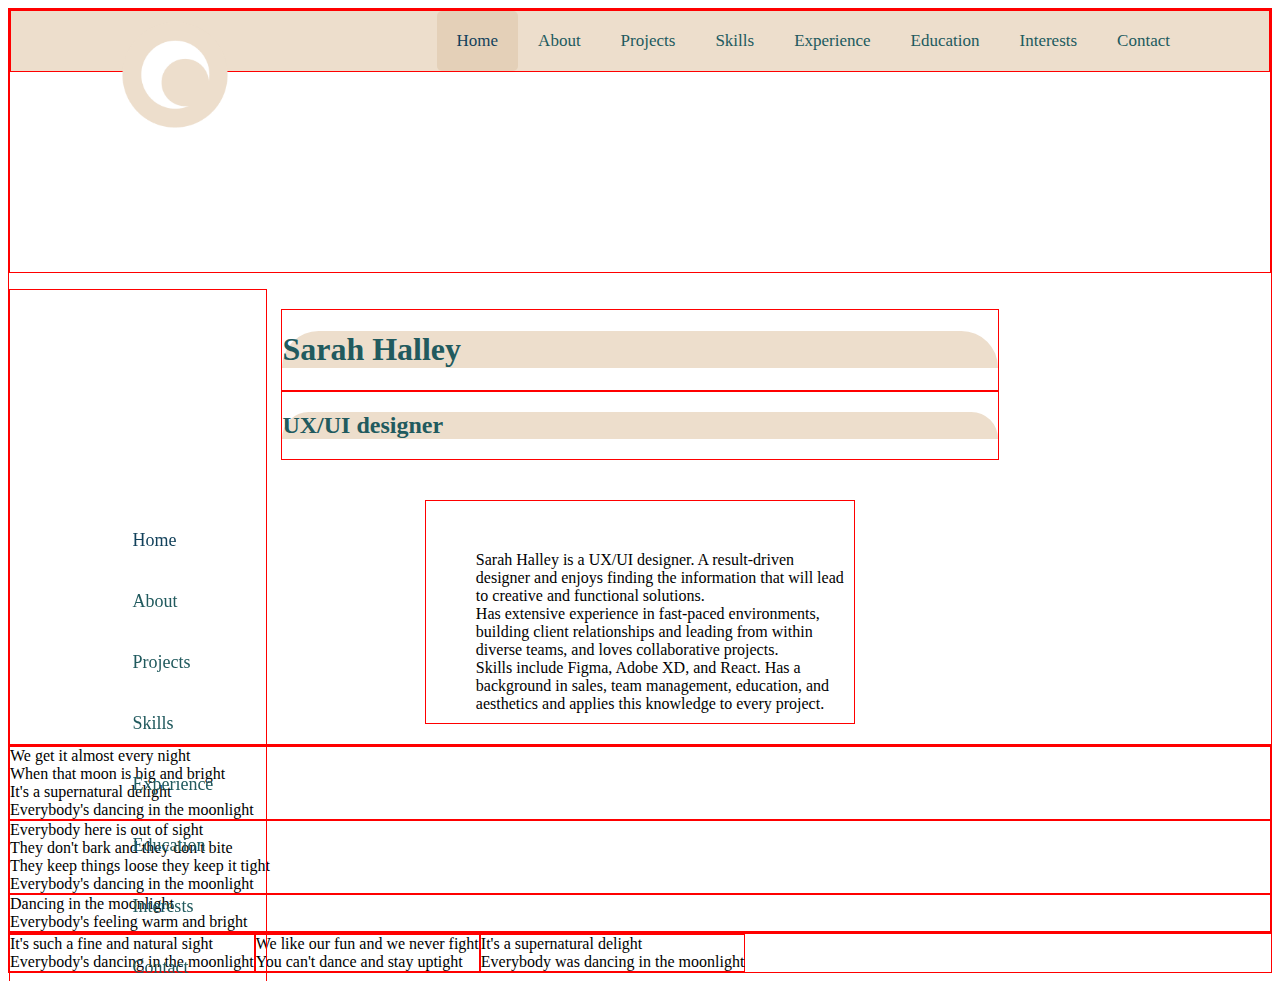
==== home.html @ 1f8568b7 "moved files to new respository" ====
<!DOCTYPE html>
<html lang="en">
  <head>
    <meta charset="UTF-8" />
    <meta http-equiv="X-UA-Compatible" content="IE=edge" />
    <meta name="viewport" content="width=device-width, initial-scale=1.0" />
    <title>Sarah Halley UX/UI Designer</title>
    <link rel="stylesheet" href="css/home.css" />
  </head>
  <body>
    <div class="container">
      <div class="flex topBar">
        <img class="flex_item logo" src="images/Logo no text.png" />
        <div class="flex_item topNav">
          <ul>
            <li class="active">Home</li>
            <li>About</li>
            <li>Projects</li>
            <li>Skills</li>
            <li>Experience</li>
            <li>Education</li>
            <li>Interests</li>
            <li>Contact</li>
          </ul>
        </div>
      </div>

      <div class="sideNav flex_item">
        <ul>
          <li class="active">Home</li>
          <li>About</li>
          <li>Projects</li>
          <li>Skills</li>
          <li>Experience</li>
          <li>Education</li>
          <li>Interests</li>
          <li>Contact</li>
        </ul>
      </div>
      <section class="article home">
        <div id="column" class="flex">
          <h1 class="flex_item home headers">Sarah Halley</h1>
        </div>
        <div id="column" class="flex">
          <h2 class="flex_item home headers">UX/UI designer</h2>
        </div>
      </section>
        <section class="article about">
          <div class="flex_item bodyText about">
            Sarah Halley is a UX/UI designer. A result-driven designer and
            enjoys finding the information that will lead to creative and
            functional solutions. <br />
            Has extensive experience in fast-paced environments, building client
            relationships and leading from within diverse teams, and loves
            collaborative projects. <br />
            Skills include Figma, Adobe XD, and React. Has a background in
            sales, team management, education, and aesthetics and applies this
            knowledge to every project.
          </div>
        </section>
      </div>
      <div id="column" class="flex">
        <div class="flex_item">
          We get it almost every night <br />When that moon is big and bright
          <br />It's a supernatural delight <br />Everybody's dancing in the
          moonlight
        </div>
        <div class="flex_item">
          Everybody here is out of sight <br />They don't bark and they don't
          bite
          <br />
          They keep things loose they keep it tight <br />Everybody's dancing in
          the moonlight
        </div>
        <div class="flex_item">
          Dancing in the moonlight <br />Everybody's feeling warm and bright
        </div>
      </div>
      <div id="row" class="flex">
        <div class="flex_item">
          It's such a fine and natural sight <br />Everybody's dancing in the
          moonlight
        </div>
        <div class="flex_item">
          We like our fun and we never fight <br />You can't dance and stay
          uptight
        </div>
        <div class="flex_item">
          It's a supernatural delight <br />Everybody was dancing in the
          moonlight
        </div>
      </div>
    </div>
  </body>
</html>
---- css/home.css ----
:root {
  --primary-color: #eddecc;
  --secondary-color: #215a5e;
  --primary-color-active: #e4d0b8;
  --secondary-color-active: #12415b;
  --white: rgb(245, 245, 245);
  --black: rgb(35, 35, 35);
}
div {
  border: solid 1px red;
}

.flex {
  display: flex;
  inline-size: overflow-wrap;
}
.container {
  padding: 0;
  margin: 0;
}
.topBar {
  padding: 0 0 200px 0;
  margin: 0;
  margin: 0 0 1em 0;
  z-index: 2; /* Stay on top */
}
.logo {
  scale: 70%;
  position: relative;
}
.topNav {
  width: 100%;
  float: left;
  padding: 0;
  background-color: var(--primary-color);
  overflow: hidden;
  position: relative;
}
.topNav ul {
  list-style: none;
  max-width: 1100px;
  margin: 0 auto;
  padding: 0;
  display: flex;
  justify-content: flex-end;
}

/* Style the links inside the navigation bar */
.topNav li {
  float: right;
  color: var(--secondary-color);
  text-align: center;
  padding: 20px;
  text-decoration: none;
  font-size: 17px;
  margin-right: 0px;
  border-radius: 5px;
}

/* Change the color of links on hover */
.topNav li:hover {
  background-color: var(--primary-color-active);
  color: var(--secondary-color-active);
  border-radius: 5px;
}

/* Add a color to the active/current link */
.topNav li.active {
  background-color: var(--primary-color-active);
  color: var(--secondary-color-active);
  border-radius: 5px;
}

section {
  margin-left: 20%;
  margin-right: 20%;
  padding: 20px;
}
section .home {
  border-radius: 500px 500px 5px 5px;
  background-color: var(--primary-color);
}
section .headers {
  color: var(--secondary-color);
}
section .bodyText {
  margin-left: 20%;
  margin-right: 20%;
  padding: 50px 10px 10px 50px;
}

.flex {
  display: flex;
  inline-size: overflow-wrap;
}
.body {
  padding: 0;
  margin: 0;
}
.topNav {
  padding: 0;
  margin: 0;
}
.logo {
  position: absolute;
  scale: 70%;
  top: 0;
  left: 100px;
  z-index: 1; /* Stay on top */
}
.sideNav {
  width: 20%;
  height: auto;
  position: fixed;
  margin-top: 0;
  margin-left: 0;
  overflow-x: hidden;
  padding-top: 200px;
}
.sideNav ul {
  list-style: none;
  max-width: 20%;
  margin: 0 auto;
  padding: 20px;
  display: list-item;
}

/* Style the links inside the navigation bar */
.sideNav li {
  float: left;
  color: var(--secondary-color);
  text-align: left;
  padding: 20px;
  text-decoration: none;
  font-size: 18px;
}

/* Change the color of links on hover */
.sideNav li:hover {
  background-color: var(--primary-color);
  color: var(--secondary-color-active);
  border-radius: 5px;
}

/* Add a color to the active/current link */
.sideNav li.active {
  color: var(--secondary-color-active);
  border-radius: 5px;
}

#column {
  flex-direction: column;
}
#row {
  flex-direction: row;
}
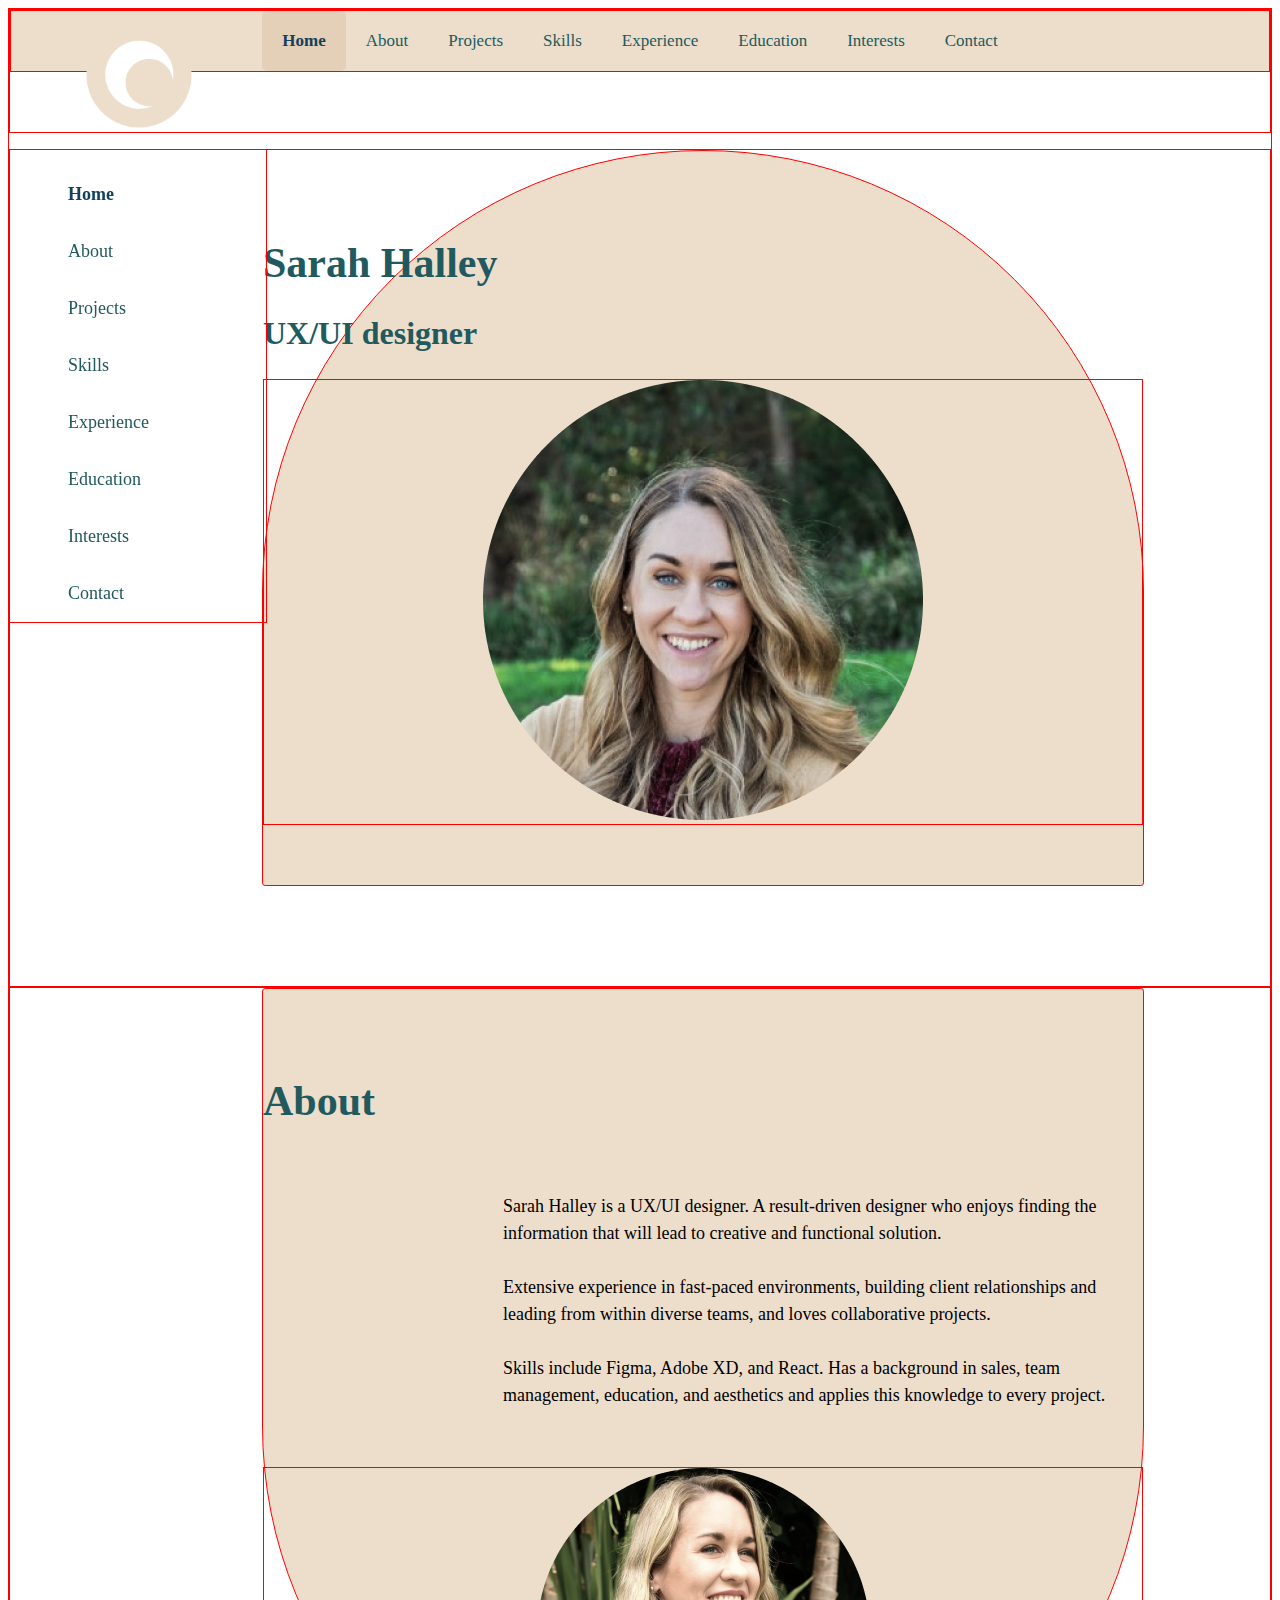
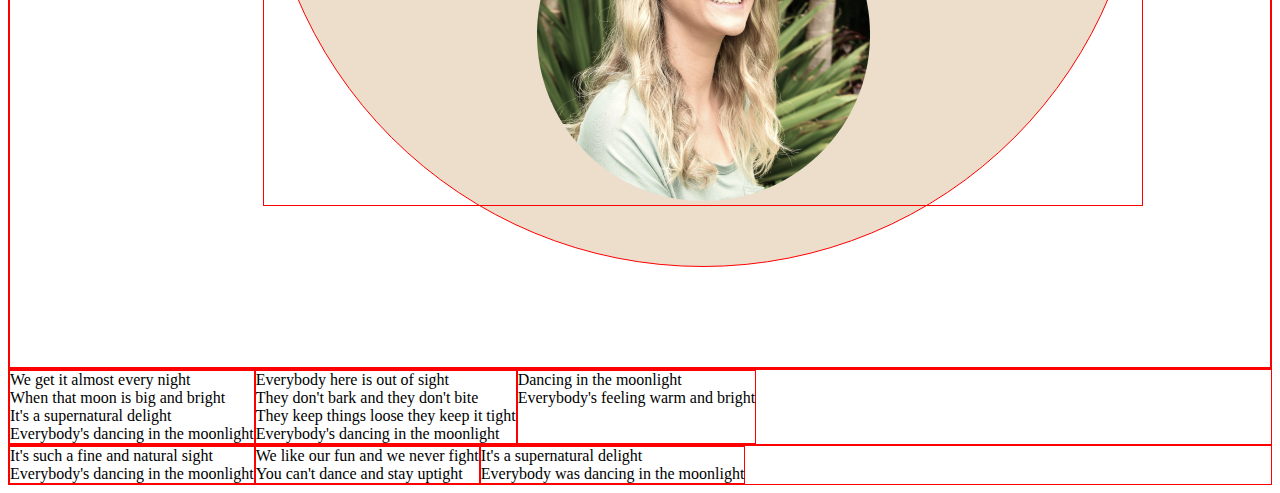
==== commit 27ab06f8: "hover animation/increased section width/code tidy" ====
--- a/home.html
+++ b/home.html
@@ -37,58 +37,70 @@
           <li>Contact</li>
         </ul>
       </div>
-      <section class="article home">
-        <div id="column" class="flex">
-          <h1 class="flex_item home headers">Sarah Halley</h1>
-        </div>
-        <div id="column" class="flex">
-          <h2 class="flex_item home headers">UX/UI designer</h2>
-        </div>
-      </section>
-        <section class="article about">
-          <div class="flex_item bodyText about">
-            Sarah Halley is a UX/UI designer. A result-driven designer and
-            enjoys finding the information that will lead to creative and
-            functional solutions. <br />
-            Has extensive experience in fast-paced environments, building client
-            relationships and leading from within diverse teams, and loves
-            collaborative projects. <br />
-            Skills include Figma, Adobe XD, and React. Has a background in
-            sales, team management, education, and aesthetics and applies this
-            knowledge to every project.
+      <div class="column">
+        <section class="home flex_item">
+          <div class="column archTop">
+            <h1 class="flex_item home">Sarah Halley</h1>
+            <h2 class="flex_item home">UX/UI designer</h2>
+            <div class="center">
+              <img class="hero" src="images/IMG_4384_edited 1.png" />
+            </div>
           </div>
         </section>
       </div>
-      <div id="column" class="flex">
-        <div class="flex_item">
-          We get it almost every night <br />When that moon is big and bright
-          <br />It's a supernatural delight <br />Everybody's dancing in the
-          moonlight
-        </div>
-        <div class="flex_item">
-          Everybody here is out of sight <br />They don't bark and they don't
-          bite
-          <br />
-          They keep things loose they keep it tight <br />Everybody's dancing in
-          the moonlight
-        </div>
-        <div class="flex_item">
-          Dancing in the moonlight <br />Everybody's feeling warm and bright
-        </div>
+      <div class="column">
+        <section class="about flex_item">
+          <div class="column archBottom">
+            <h1>About</h1>
+            <p class="flex_item bodyText about">
+              Sarah Halley is a UX/UI designer. A result-driven designer who
+              enjoys finding the information that will lead to creative and
+              functional solution. <br />
+              <br />
+              Extensive experience in fast-paced environments, building client
+              relationships and leading from within diverse teams, and loves
+              collaborative projects. <br />
+              <br />
+              Skills include Figma, Adobe XD, and React. Has a background in
+              sales, team management, education, and aesthetics and applies this
+              knowledge to every project.
+            </p>
+
+            <div class="center">
+              <img class="hero" src="images/IMG_3276_edited 1.png" />
+            </div>
+          </div>
+        </section>
       </div>
-      <div id="row" class="flex">
-        <div class="flex_item">
-          It's such a fine and natural sight <br />Everybody's dancing in the
-          moonlight
-        </div>
-        <div class="flex_item">
-          We like our fun and we never fight <br />You can't dance and stay
-          uptight
-        </div>
-        <div class="flex_item">
-          It's a supernatural delight <br />Everybody was dancing in the
-          moonlight
-        </div>
+    </div>
+
+    <div id="column" class="flex">
+      <div class="flex_item">
+        We get it almost every night <br />When that moon is big and bright
+        <br />It's a supernatural delight <br />Everybody's dancing in the
+        moonlight
+      </div>
+      <div class="flex_item">
+        Everybody here is out of sight <br />They don't bark and they don't bite
+        <br />
+        They keep things loose they keep it tight <br />Everybody's dancing in
+        the moonlight
+      </div>
+      <div class="flex_item">
+        Dancing in the moonlight <br />Everybody's feeling warm and bright
+      </div>
+    </div>
+    <div id="row" class="flex">
+      <div class="flex_item">
+        It's such a fine and natural sight <br />Everybody's dancing in the
+        moonlight
+      </div>
+      <div class="flex_item">
+        We like our fun and we never fight <br />You can't dance and stay
+        uptight
+      </div>
+      <div class="flex_item">
+        It's a supernatural delight <br />Everybody was dancing in the moonlight
       </div>
     </div>
   </body>
--- a/css/home.css
+++ b/css/home.css
@@ -3,9 +3,12 @@
   --secondary-color: #215a5e;
   --primary-color-active: #e4d0b8;
   --secondary-color-active: #12415b;
+  --primary-color-hover: #e4d0b849;
+  --secondary-color-hover: #0a3247;
   --white: rgb(245, 245, 245);
   --black: rgb(35, 35, 35);
 }
+
 div {
   border: solid 1px red;
 }
@@ -14,38 +17,39 @@
   display: flex;
   inline-size: overflow-wrap;
 }
-.container {
-  padding: 0;
-  margin: 0;
-}
+
 .topBar {
-  padding: 0 0 200px 0;
+  padding: 0 0 60px 0;
   margin: 0;
   margin: 0 0 1em 0;
-  z-index: 2; /* Stay on top */
+  z-index: 2;
 }
+
 .logo {
+  position: absolute;
   scale: 70%;
+  top: 0;
+  left: 5%;
+  z-index: 1;
+}
+
+.topNav {
+  width: 100%;
+  padding: 0;
+  background-color: var(--primary-color);
+  overflow-y: hidden;
   position: relative;
 }
-.topNav {
-  width: 100%;
-  float: left;
-  padding: 0;
-  background-color: var(--primary-color);
-  overflow: hidden;
-  position: relative;
-}
+
 .topNav ul {
   list-style: none;
   max-width: 1100px;
   margin: 0 auto;
   padding: 0;
   display: flex;
-  justify-content: flex-end;
+  justify-content: center;
 }
 
-/* Style the links inside the navigation bar */
 .topNav li {
   float: right;
   color: var(--secondary-color);
@@ -57,57 +61,29 @@
   border-radius: 5px;
 }
 
-/* Change the color of links on hover */
 .topNav li:hover {
-  background-color: var(--primary-color-active);
-  color: var(--secondary-color-active);
+  background-color: var(--primary-color-hover);
+  color: var(--secondary-color-hover);
   border-radius: 5px;
 }
 
-/* Add a color to the active/current link */
 .topNav li.active {
   background-color: var(--primary-color-active);
   color: var(--secondary-color-active);
   border-radius: 5px;
-}
-
-section {
-  margin-left: 20%;
-  margin-right: 20%;
-  padding: 20px;
-}
-section .home {
-  border-radius: 500px 500px 5px 5px;
-  background-color: var(--primary-color);
-}
-section .headers {
-  color: var(--secondary-color);
-}
-section .bodyText {
-  margin-left: 20%;
-  margin-right: 20%;
-  padding: 50px 10px 10px 50px;
+  font-weight: 600;
 }
 
 .flex {
   display: flex;
   inline-size: overflow-wrap;
 }
+
 .body {
   padding: 0;
   margin: 0;
 }
-.topNav {
-  padding: 0;
-  margin: 0;
-}
-.logo {
-  position: absolute;
-  scale: 70%;
-  top: 0;
-  left: 100px;
-  z-index: 1; /* Stay on top */
-}
+
 .sideNav {
   width: 20%;
   height: auto;
@@ -115,42 +91,83 @@
   margin-top: 0;
   margin-left: 0;
   overflow-x: hidden;
-  padding-top: 200px;
+  vertical-align: middle;
 }
 .sideNav ul {
   list-style: none;
   max-width: 20%;
-  margin: 0 auto;
-  padding: 20px;
   display: list-item;
 }
 
-/* Style the links inside the navigation bar */
 .sideNav li {
   float: left;
   color: var(--secondary-color);
   text-align: left;
-  padding: 20px;
+  padding: 18px;
   text-decoration: none;
   font-size: 18px;
 }
 
-/* Change the color of links on hover */
 .sideNav li:hover {
-  background-color: var(--primary-color);
+  background-color: var(--primary-color-hover);
   color: var(--secondary-color-active);
   border-radius: 5px;
 }
 
-/* Add a color to the active/current link */
 .sideNav li.active {
   color: var(--secondary-color-active);
   border-radius: 5px;
+  font-weight: 600;
+}
+h1,
+h2,
+h3,
+h4 {
+  color: var(--secondary-color);
+}
+h1 {
+  font-size: 42px;
+}
+h2 {
+  font-size: 32px;
+}
+h3 {
+  font-size: 24px;
+}
+h4 {
+  font-size: 18px;
+}
+p {
+  font-size: 18px;
+  line-height: 1.5;
+}
+section {
+  margin-left: 20%;
+  margin-right: 10%;
+  margin-bottom: 100px;
+  max-width: 1200px;
+}
+.archTop {
+  padding: 60px 0 60px 0;
+  border-radius: 700px 700px 5px 5px;
+  background-color: var(--primary-color);
+}
+.archBottom {
+  padding: 60px 0 60px 0;
+  border-radius: 5px 5px 700px 700px;
+  background-color: var(--primary-color);
 }
 
-#column {
-  flex-direction: column;
+section .bodyText {
+  margin-left: 25%;
+  padding: 40px 20px 40px 20px;
 }
-#row {
-  flex-direction: row;
+img .hero {
+  display: block;
+  margin-left: auto;
+  margin-right: auto;
+  width: 50%;
 }
+.center {
+  text-align: center;
+}
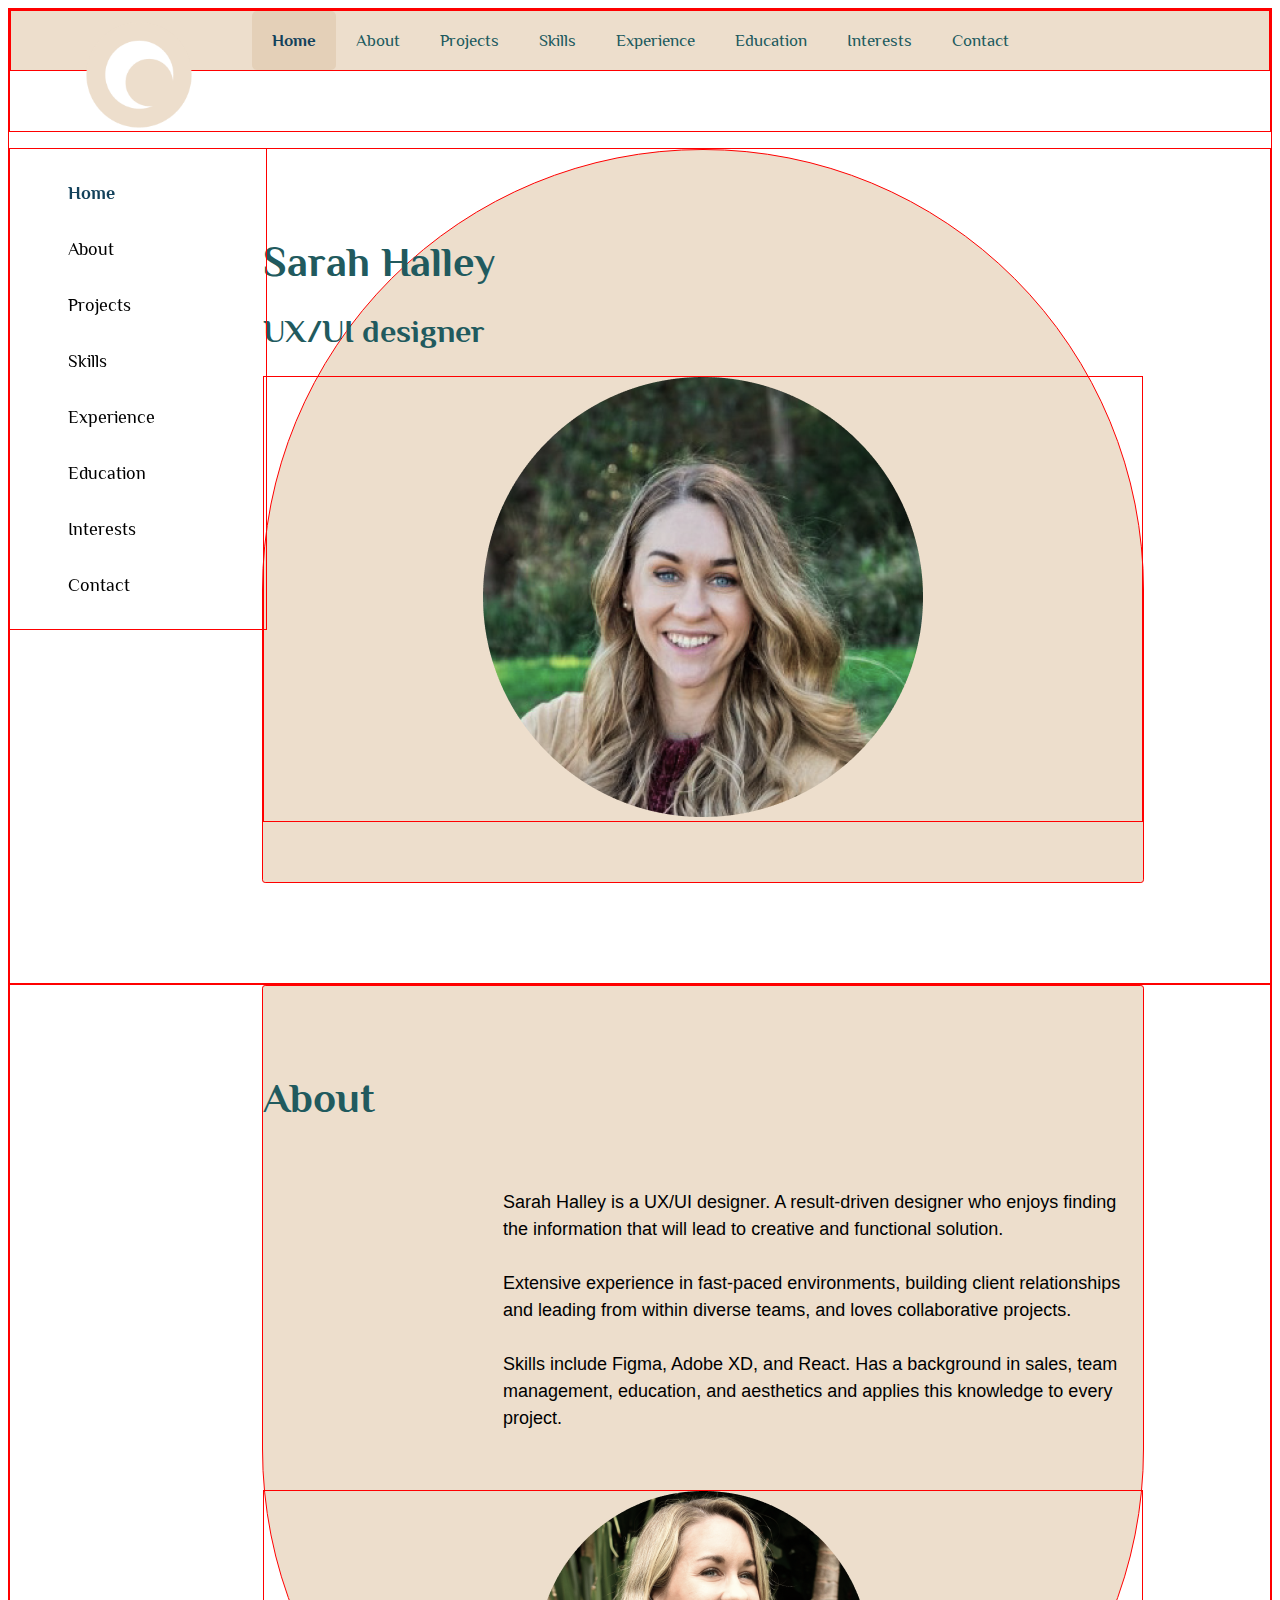
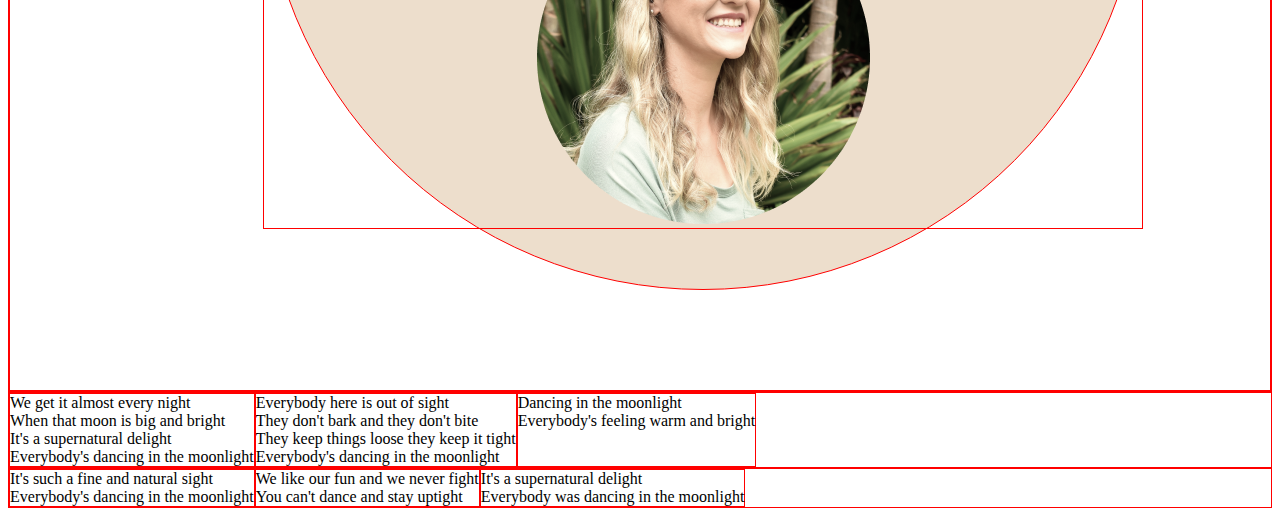
==== commit aeb512a5: "fonts" ====
--- a/home.html
+++ b/home.html
@@ -6,6 +6,12 @@
     <meta name="viewport" content="width=device-width, initial-scale=1.0" />
     <title>Sarah Halley UX/UI Designer</title>
     <link rel="stylesheet" href="css/home.css" />
+    <link rel="preconnect" href="https://fonts.googleapis.com" />
+    <link rel="preconnect" href="https://fonts.gstatic.com" crossorigin />
+    <link
+      href="https://fonts.googleapis.com/css2?family=Philosopher:ital,wght@0,400;0,700;1,400;1,700&display=swap"
+      rel="stylesheet"
+    />
   </head>
   <body>
     <div class="container">
--- a/css/home.css
+++ b/css/home.css
@@ -59,6 +59,7 @@
   font-size: 17px;
   margin-right: 0px;
   border-radius: 5px;
+  font-family: "Philosopher", sans-serif;
 }
 
 .topNav li:hover {
@@ -92,6 +93,7 @@
   margin-left: 0;
   overflow-x: hidden;
   vertical-align: middle;
+  font-family: "Philosopher", sans-serif;
 }
 .sideNav ul {
   list-style: none;
@@ -100,7 +102,7 @@
 }
 
 .sideNav li {
-  float: left;
+  float:inherit
   color: var(--secondary-color);
   text-align: left;
   padding: 18px;
@@ -124,6 +126,7 @@
 h3,
 h4 {
   color: var(--secondary-color);
+  font-family: "Philosopher", sans-serif;
 }
 h1 {
   font-size: 42px;
@@ -140,6 +143,7 @@
 p {
   font-size: 18px;
   line-height: 1.5;
+  font-family: "Segoe UI", Tahoma, Geneva, Verdana, sans-serif;
 }
 section {
   margin-left: 20%;
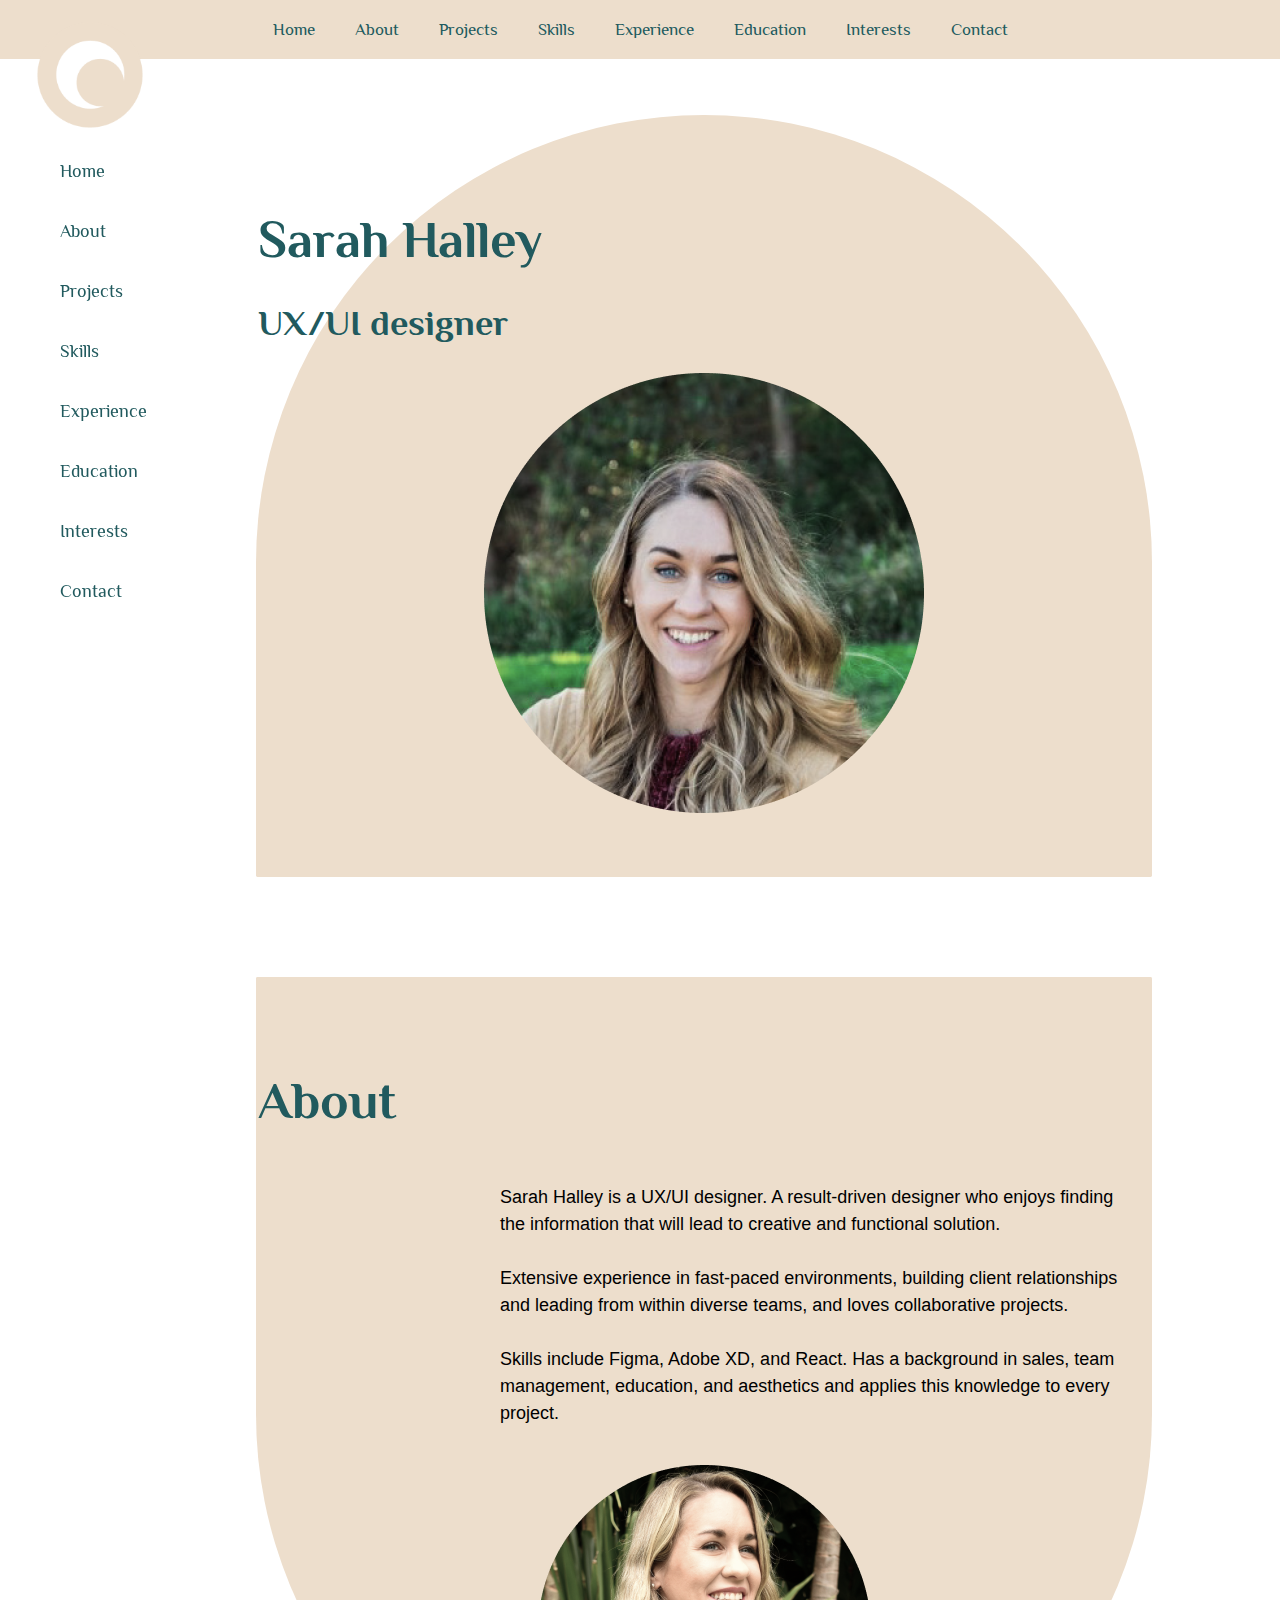
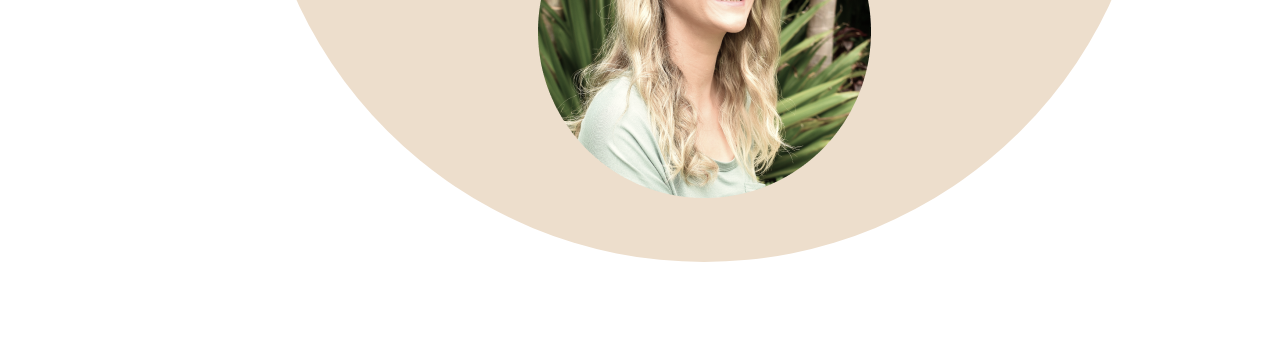
==== commit 0eb399e8: "relinking css" ====
--- a/home.html
+++ b/home.html
@@ -5,7 +5,7 @@
     <meta http-equiv="X-UA-Compatible" content="IE=edge" />
     <meta name="viewport" content="width=device-width, initial-scale=1.0" />
     <title>Sarah Halley UX/UI Designer</title>
-    <link rel="stylesheet" href="css/home.css" />
+    <link rel="stylesheet" href="css/styles.css" />
     <link rel="preconnect" href="https://fonts.googleapis.com" />
     <link rel="preconnect" href="https://fonts.gstatic.com" crossorigin />
     <link
@@ -15,32 +15,36 @@
   </head>
   <body>
     <div class="container">
+      <img class="flex_item logo" src="images/Logo no text.png" />
       <div class="flex topBar">
-        <img class="flex_item logo" src="images/Logo no text.png" />
-        <div class="flex_item topNav">
+        <div id="homeLink" class="flex_item topNav">
           <ul>
-            <li class="active">Home</li>
-            <li>About</li>
-            <li>Projects</li>
-            <li>Skills</li>
-            <li>Experience</li>
-            <li>Education</li>
-            <li>Interests</li>
-            <li>Contact</li>
+            <li>
+              <a href="/home.html" class="active">Home</a>
+            </li>
+            <li><a href="#aboutLink">About</a></li>
+            <li><a href="/project.html">Projects</a></li>
+            <li><a href="/skills.html">Skills</a></li>
+            <li><a href="#">Experience</a></li>
+            <li><a href="#">Education</a></li>
+            <li><a href="#">Interests</a></li>
+            <li><a href="#">Contact</a></li>
           </ul>
         </div>
       </div>
 
       <div class="sideNav flex_item">
         <ul>
-          <li class="active">Home</li>
-          <li>About</li>
-          <li>Projects</li>
-          <li>Skills</li>
-          <li>Experience</li>
-          <li>Education</li>
-          <li>Interests</li>
-          <li>Contact</li>
+          <li>
+            <a href="/home.html" class="active">Home</a>
+          </li>
+          <li><a href="#aboutLink">About</a></li>
+          <li><a href="/project.html">Projects</a></li>
+          <li><a href="/skills.html">Skills</a></li>
+          <li><a href="#">Experience</a></li>
+          <li><a href="#">Education</a></li>
+          <li><a href="#">Interests</a></li>
+          <li><a href="#">Contact</a></li>
         </ul>
       </div>
       <div class="column">
@@ -55,7 +59,7 @@
         </section>
       </div>
       <div class="column">
-        <section class="about flex_item">
+        <section id="aboutLink" class="about flex_item">
           <div class="column archBottom">
             <h1>About</h1>
             <p class="flex_item bodyText about">
@@ -79,35 +83,5 @@
         </section>
       </div>
     </div>
-
-    <div id="column" class="flex">
-      <div class="flex_item">
-        We get it almost every night <br />When that moon is big and bright
-        <br />It's a supernatural delight <br />Everybody's dancing in the
-        moonlight
-      </div>
-      <div class="flex_item">
-        Everybody here is out of sight <br />They don't bark and they don't bite
-        <br />
-        They keep things loose they keep it tight <br />Everybody's dancing in
-        the moonlight
-      </div>
-      <div class="flex_item">
-        Dancing in the moonlight <br />Everybody's feeling warm and bright
-      </div>
-    </div>
-    <div id="row" class="flex">
-      <div class="flex_item">
-        It's such a fine and natural sight <br />Everybody's dancing in the
-        moonlight
-      </div>
-      <div class="flex_item">
-        We like our fun and we never fight <br />You can't dance and stay
-        uptight
-      </div>
-      <div class="flex_item">
-        It's a supernatural delight <br />Everybody was dancing in the moonlight
-      </div>
-    </div>
   </body>
 </html>
--- a/css/styles.css
+++ b/css/styles.css
@@ -0,0 +1,235 @@
+:root {
+  --primary-color: #eddecc;
+  --secondary-color: #215a5e;
+  --primary-color-active: #d3c2ad;
+  --secondary-color-active: #12415b;
+  --primary-color-hover: #e4d0b885;
+  --secondary-color-hover: #0a3247;
+  --white: rgb(245, 245, 245);
+  --black: rgb(35, 35, 35);
+}
+body {
+  margin: 0px;
+  padding: 0px;
+}
+/*div {
+  border: solid 1px red;
+}
+section {
+  border: solid 1px red;
+}*/
+section {
+  margin-left: 20%;
+  margin-right: 10%;
+  margin-bottom: 100px;
+  max-width: 1000px;
+  align-items: center;
+}
+section .bodyHeader {
+  width: 200px;
+}
+
+.flex {
+  display: flex;
+  inline-size: overflow-wrap;
+}
+
+.topBar {
+  padding: 0 0 40px 0;
+  margin: 0;
+  margin: 0 0 1em 0;
+  z-index: 2;
+  display: block;
+}
+
+.logo {
+  position: fixed;
+  scale: 70%;
+  top: 0;
+  left: 15px;
+  z-index: 1;
+}
+
+.topNav {
+  width: 100%;
+  padding: 0;
+  background-color: var(--primary-color);
+  overflow-y: hidden;
+  position: relative;
+}
+
+.topNav ul {
+  list-style: none;
+  max-width: 1100px;
+  margin: 0 auto;
+  padding: 0;
+  display: flex;
+  justify-content: center;
+}
+
+.topNav li {
+  float: right;
+  color: var(--secondary-color);
+  text-align: center;
+  padding: 20px;
+  text-decoration: none;
+  font-size: 17px;
+  margin-right: 0px;
+  border-radius: 5px;
+  font-family: "Philosopher", sans-serif;
+}
+
+.topNav li:hover {
+  background-color: var(--primary-color-hover);
+  color: var(--secondary-color-hover);
+  border-radius: 5px;
+}
+
+.topNav li.active {
+  background-color: var(--primary-color-active);
+  color: var(--secondary-color-active);
+  border-radius: 5px;
+  font-weight: bold;
+}
+
+.flex {
+  display: flex;
+  inline-size: overflow-wrap;
+}
+
+.sideNav {
+  width: 18%;
+  height: auto;
+  position: fixed;
+  margin-top: 0;
+  margin-left: 0;
+  overflow-x: hidden;
+  vertical-align: middle;
+  font-family: "Philosopher", sans-serif;
+}
+.sideNav ul {
+  list-style: none;
+  max-width: 18%;
+  display: list-item;
+  padding-top: 10px;
+}
+
+.sideNav li {
+  float: left;
+  color: var(--secondary-color);
+  text-align: center;
+  padding: 20px;
+  left: 5% auto;
+  text-decoration: none;
+  font-size: 18px;
+}
+
+.sideNav li:hover {
+  background-color: var(--primary-color-hover);
+  color: var(--secondary-color-active);
+  border-radius: 5px;
+}
+
+.sideNav li.active {
+  color: var(--secondary-color-active);
+  border-radius: 5px;
+  font-weight: 600;
+}
+a {
+  color: inherit;
+  text-decoration: inherit;
+}
+h1,
+h2,
+h3,
+h4 {
+  color: var(--secondary-color);
+  font-family: "Philosopher", sans-serif;
+  padding-left: 2px;
+}
+h1 {
+  font-size: 52px;
+}
+h2 {
+  font-size: 36px;
+}
+h3 {
+  font-size: 24px;
+}
+h4 {
+  font-size: 18px;
+}
+p {
+  font-size: 18px;
+  line-height: 1.5;
+  font-family: "Segoe UI", Tahoma, Geneva, Verdana, sans-serif;
+}
+
+.archTop {
+  padding: 60px 0 60px 0;
+  border-radius: 1500px 1500px 5px 5px;
+  background-color: var(--primary-color);
+  min-height: 350px;
+}
+.archBottom {
+  padding: 60px 0 60px 0;
+  border-radius: 5px 5px 1500px 1500px;
+  background-color: var(--primary-color);
+  min-height: 350px;
+}
+
+section .bodyText {
+  margin-left: 25%;
+  padding: 20px 20px 20px 20px;
+}
+img .hero {
+  display: block;
+  margin-left: auto;
+  margin-right: auto;
+  width: 50%;
+}
+.center {
+  text-align: center;
+}
+
+/* PROJECTS*/
+.projectLinks {
+  width: 100%;
+  padding: 0;
+  overflow-y: hidden;
+  position: relative;
+}
+
+.projectLinks ul {
+  list-style: none;
+  max-width: 1100px;
+  margin: 0 auto;
+  padding: 0;
+  display: flex;
+  justify-content: center;
+}
+
+.projectLinks li {
+  float: right;
+  color: var(--secondary-color);
+  text-align: center;
+  padding: 20px;
+  text-decoration: none;
+  font-size: 17px;
+  margin-right: 0px;
+  border-radius: 5px;
+  font-family: "Philosopher", sans-serif;
+}
+
+.projectLinks li:hover {
+  background-color: var(--primary-color-hover);
+  color: var(--secondary-color-hover);
+  border-radius: 5px;
+}
+
+.topNav li.active {
+  background-color: var(--primary-color-active);
+  color: var(--secondary-color-active);
+  border-radius: 5px;
+  font-weight: bold;
+}
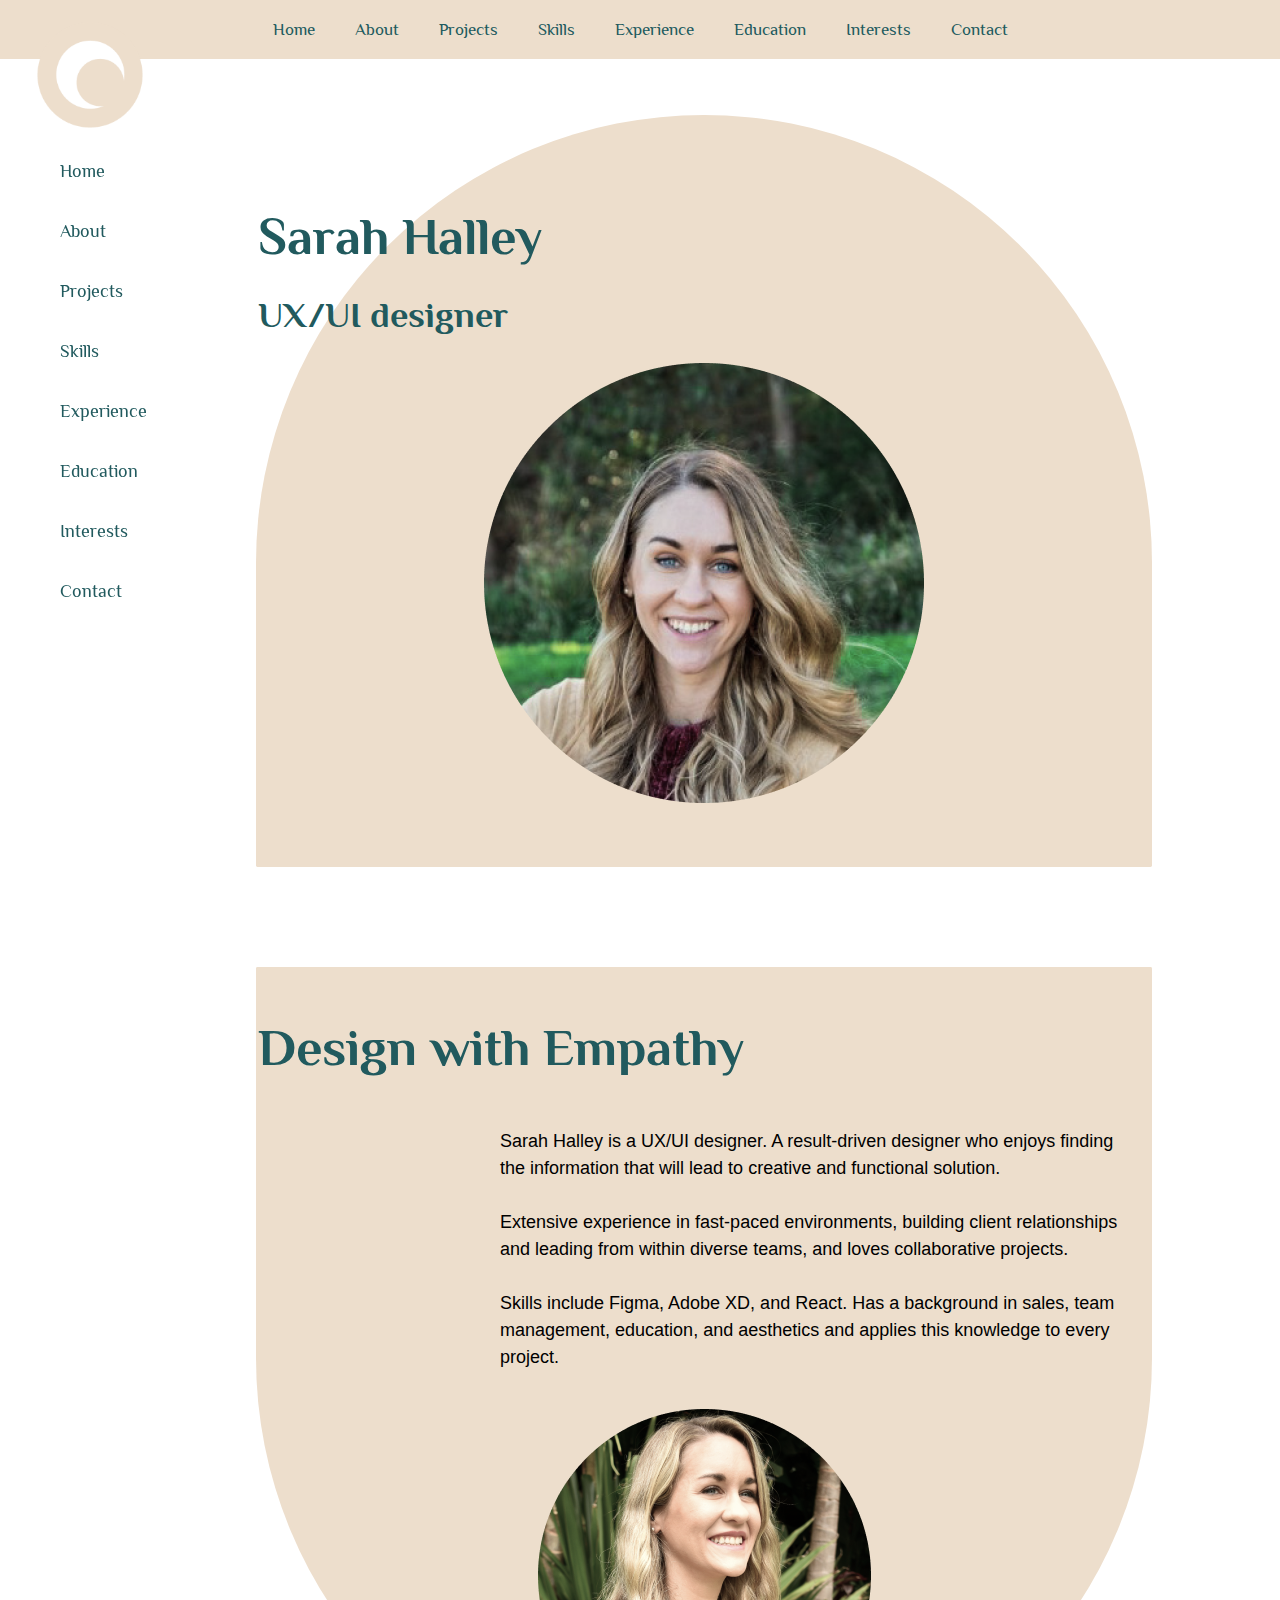
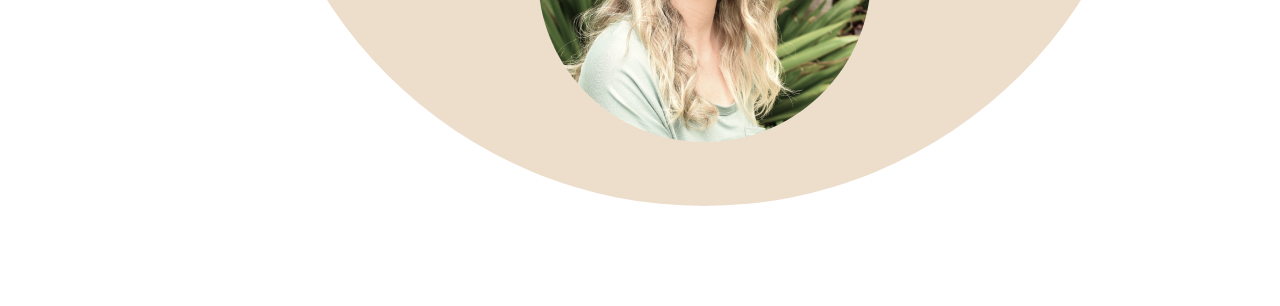
==== commit bf1b5510: "structure reform projects" ====
--- a/home.html
+++ b/home.html
@@ -52,16 +52,18 @@
           <div class="column archTop">
             <h1 class="flex_item home">Sarah Halley</h1>
             <h2 class="flex_item home">UX/UI designer</h2>
-            <div class="center">
+            <div class="homeHero center">
               <img class="hero" src="images/IMG_4384_edited 1.png" />
             </div>
           </div>
         </section>
       </div>
+
       <div class="column">
         <section id="aboutLink" class="about flex_item">
           <div class="column archBottom">
-            <h1>About</h1>
+            <h1>Design with Empathy</h1>
+            <h2></h2>
             <p class="flex_item bodyText about">
               Sarah Halley is a UX/UI designer. A result-driven designer who
               enjoys finding the information that will lead to creative and
--- a/css/styles.css
+++ b/css/styles.css
@@ -4,7 +4,7 @@
   --primary-color-active: #d3c2ad;
   --secondary-color-active: #12415b;
   --primary-color-hover: #e4d0b885;
-  --secondary-color-hover: #0a3247;
+  --secondary-color-hover: #0a32475e;
   --white: rgb(245, 245, 245);
   --black: rgb(35, 35, 35);
 }
@@ -149,15 +149,19 @@
 }
 h1 {
   font-size: 52px;
+  line-height: 1;
 }
 h2 {
   font-size: 36px;
+  line-height: 1;
 }
 h3 {
   font-size: 24px;
+  line-height: 1;
 }
 h4 {
   font-size: 18px;
+  line-height: 1;
 }
 p {
   font-size: 18px;
@@ -166,13 +170,13 @@
 }
 
 .archTop {
-  padding: 60px 0 60px 0;
+  padding: 60px 0 20px 0;
   border-radius: 1500px 1500px 5px 5px;
   background-color: var(--primary-color);
   min-height: 350px;
 }
 .archBottom {
-  padding: 60px 0 60px 0;
+  padding: 20px 0 60px 0;
   border-radius: 5px 5px 1500px 1500px;
   background-color: var(--primary-color);
   min-height: 350px;
@@ -188,6 +192,9 @@
   margin-right: auto;
   width: 50%;
 }
+div .homeHero {
+  padding-bottom: 40px;
+}
 .center {
   text-align: center;
 }
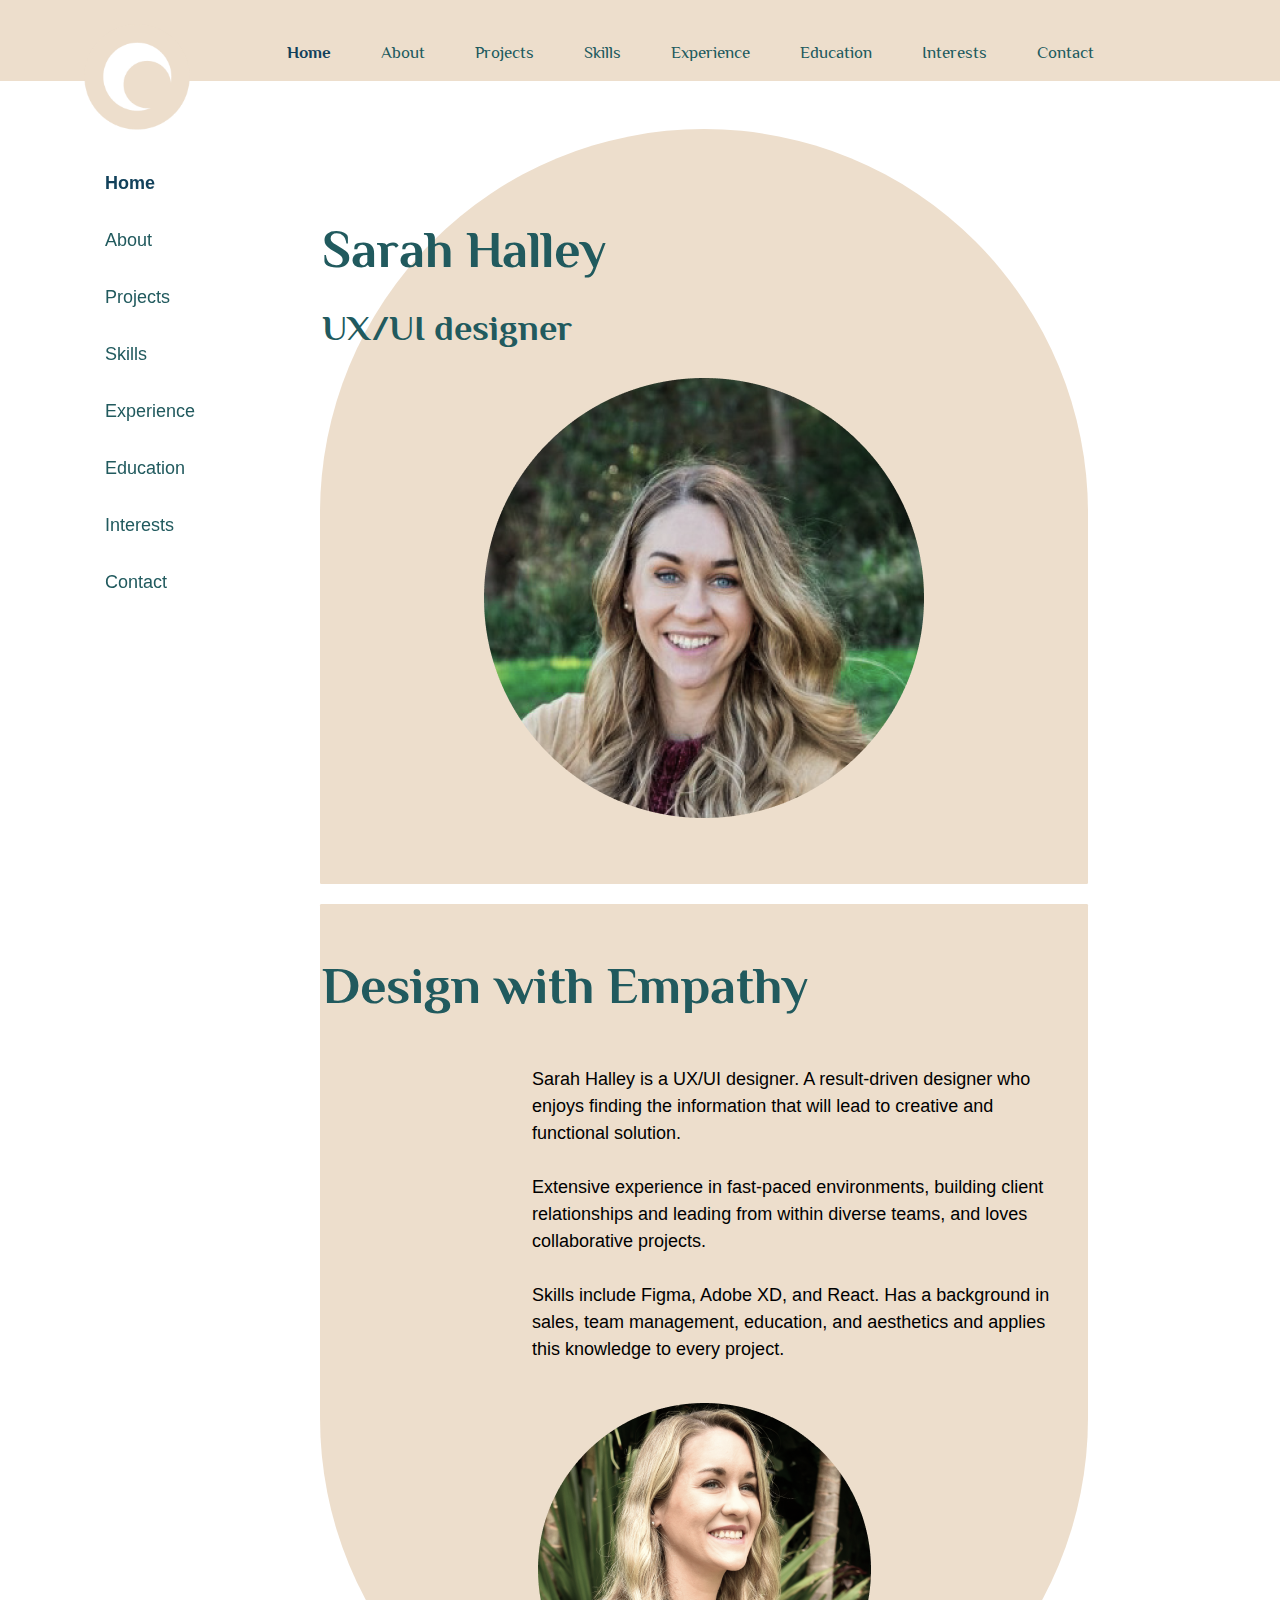
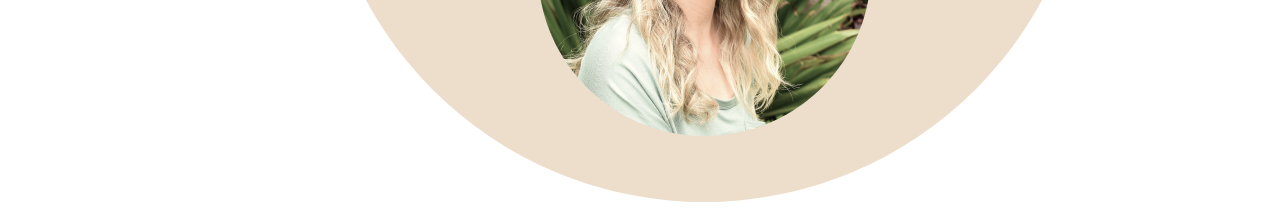
==== commit c89d4dbb: "responsive" ====
--- a/home.html
+++ b/home.html
@@ -53,7 +53,7 @@
             <h1 class="flex_item home">Sarah Halley</h1>
             <h2 class="flex_item home">UX/UI designer</h2>
             <div class="homeHero center">
-              <img class="hero" src="images/IMG_4384_edited 1.png" />
+              <img class="hero responsive" src="images/IMG_4384_edited 1.png" />
             </div>
           </div>
         </section>
@@ -79,7 +79,7 @@
             </p>
 
             <div class="center">
-              <img class="hero" src="images/IMG_3276_edited 1.png" />
+              <img class="hero responsive" src="images/IMG_3276_edited 1.png" />
             </div>
           </div>
         </section>
--- a/css/styles.css
+++ b/css/styles.css
@@ -4,7 +4,7 @@
   --primary-color-active: #d3c2ad;
   --secondary-color-active: #12415b;
   --primary-color-hover: #e4d0b885;
-  --secondary-color-hover: #0a32475e;
+  --secondary-color-hover: #0a3247;
   --white: rgb(245, 245, 245);
   --black: rgb(35, 35, 35);
 }
@@ -18,46 +18,24 @@
 section {
   border: solid 1px red;
 }*/
-section {
-  margin-left: 20%;
-  margin-right: 10%;
-  margin-bottom: 100px;
-  max-width: 1000px;
-  align-items: center;
-}
-section .bodyHeader {
-  width: 200px;
-}
 
 .flex {
   display: flex;
   inline-size: overflow-wrap;
 }
-
+/*Top Navigation Bar*/
 .topBar {
-  padding: 0 0 40px 0;
-  margin: 0;
-  margin: 0 0 1em 0;
+  margin: 0 0 3em 0;
   z-index: 2;
   display: block;
 }
-
-.logo {
-  position: fixed;
-  scale: 70%;
-  top: 0;
-  left: 15px;
-  z-index: 1;
-}
-
 .topNav {
   width: 100%;
-  padding: 0;
+  padding: 25px 0 0 50px;
   background-color: var(--primary-color);
   overflow-y: hidden;
   position: relative;
 }
-
 .topNav ul {
   list-style: none;
   max-width: 1100px;
@@ -66,43 +44,35 @@
   display: flex;
   justify-content: center;
 }
-
 .topNav li {
   float: right;
   color: var(--secondary-color);
   text-align: center;
-  padding: 20px;
+  padding: 15px 25px;
   text-decoration: none;
   font-size: 17px;
   margin-right: 0px;
   border-radius: 5px;
   font-family: "Philosopher", sans-serif;
 }
-
 .topNav li:hover {
   background-color: var(--primary-color-hover);
   color: var(--secondary-color-hover);
-  border-radius: 5px;
-}
-
-.topNav li.active {
-  background-color: var(--primary-color-active);
-  color: var(--secondary-color-active);
-  border-radius: 5px;
-  font-weight: bold;
-}
-
-.flex {
-  display: flex;
-  inline-size: overflow-wrap;
-}
-
+  border-radius: 40px;
+}
+.topNav li .active {
+  color: var(--secondary-color-active);
+  border-radius: 40px;
+  font-weight: 700;
+}
+
+/*Side Navigation Bar*/
 .sideNav {
   width: 18%;
   height: auto;
   position: fixed;
   margin-top: 0;
-  margin-left: 0;
+  margin-left: 40px;
   overflow-x: hidden;
   vertical-align: middle;
   font-family: "Philosopher", sans-serif;
@@ -113,28 +83,27 @@
   display: list-item;
   padding-top: 10px;
 }
-
 .sideNav li {
   float: left;
   color: var(--secondary-color);
   text-align: center;
-  padding: 20px;
+  padding: 15px 25px;
   left: 5% auto;
   text-decoration: none;
   font-size: 18px;
 }
-
 .sideNav li:hover {
-  background-color: var(--primary-color-hover);
-  color: var(--secondary-color-active);
-  border-radius: 5px;
-}
-
-.sideNav li.active {
-  color: var(--secondary-color-active);
-  border-radius: 5px;
-  font-weight: 600;
-}
+  background-color: var(--primary-color);
+  color: var(--secondary-color-active);
+  border-radius: 40px;
+}
+.sideNav li .active {
+  color: var(--secondary-color-active);
+  border-radius: 40px;
+  font-weight: 700;
+}
+
+/*Text Styling*/
 a {
   color: inherit;
   text-decoration: inherit;
@@ -161,30 +130,51 @@
 }
 h4 {
   font-size: 18px;
-  line-height: 1;
-}
-p {
+}
+p,
+li {
   font-size: 18px;
   line-height: 1.5;
   font-family: "Segoe UI", Tahoma, Geneva, Verdana, sans-serif;
-}
-
+  padding: 0 2px 0 2px;
+}
+
+/*Section Styling*/
+section {
+  margin-left: 25%;
+  margin-right: 15%;
+  max-width: 1000px;
+  margin-bottom: 20px;
+
+  align-items: center;
+}
+section .bodyHeader {
+  width: 200px;
+}
 .archTop {
   padding: 60px 0 20px 0;
   border-radius: 1500px 1500px 5px 5px;
   background-color: var(--primary-color);
-  min-height: 350px;
+  min-height: 400px;
 }
 .archBottom {
   padding: 20px 0 60px 0;
   border-radius: 5px 5px 1500px 1500px;
   background-color: var(--primary-color);
-  min-height: 350px;
-}
-
+  min-height: 400px;
+}
 section .bodyText {
   margin-left: 25%;
   padding: 20px 20px 20px 20px;
+}
+
+/*Image Styling*/
+.logo {
+  position: fixed;
+  scale: 70%;
+  top: 0;
+  left: 60px;
+  z-index: 1;
 }
 img .hero {
   display: block;
@@ -198,15 +188,23 @@
 .center {
   text-align: center;
 }
-
+img {
+  padding: 2px;
+}
+div .icon {
+  height: 100px;
+  width: 100px;
+  border-radius: 25px;
+}
 /* PROJECTS*/
+
+/* project navigation*/
 .projectLinks {
   width: 100%;
   padding: 0;
   overflow-y: hidden;
   position: relative;
 }
-
 .projectLinks ul {
   list-style: none;
   max-width: 1100px;
@@ -215,7 +213,6 @@
   display: flex;
   justify-content: center;
 }
-
 .projectLinks li {
   float: right;
   color: var(--secondary-color);
@@ -227,16 +224,29 @@
   border-radius: 5px;
   font-family: "Philosopher", sans-serif;
 }
-
 .projectLinks li:hover {
   background-color: var(--primary-color-hover);
   color: var(--secondary-color-hover);
-  border-radius: 5px;
-}
-
-.topNav li.active {
-  background-color: var(--primary-color-active);
-  color: var(--secondary-color-active);
-  border-radius: 5px;
-  font-weight: bold;
-}
+  border-radius: 40px;
+}
+.projectLinks li .active {
+  color: var(--secondary-color-active);
+  border-radius: 25px;
+  font-weight: 700;
+}
+
+/*Responsive*/
+@media only screen and (max-width: 768px) {
+  /* For mobile phones: */
+  [class*="col-"] {
+    width: 100%;
+  }
+  /*hide the elements */
+  div.sideNav {
+    display: none;
+  }
+  img .responsive {
+    max-width: 100%;
+    height: auto;
+  }
+}
